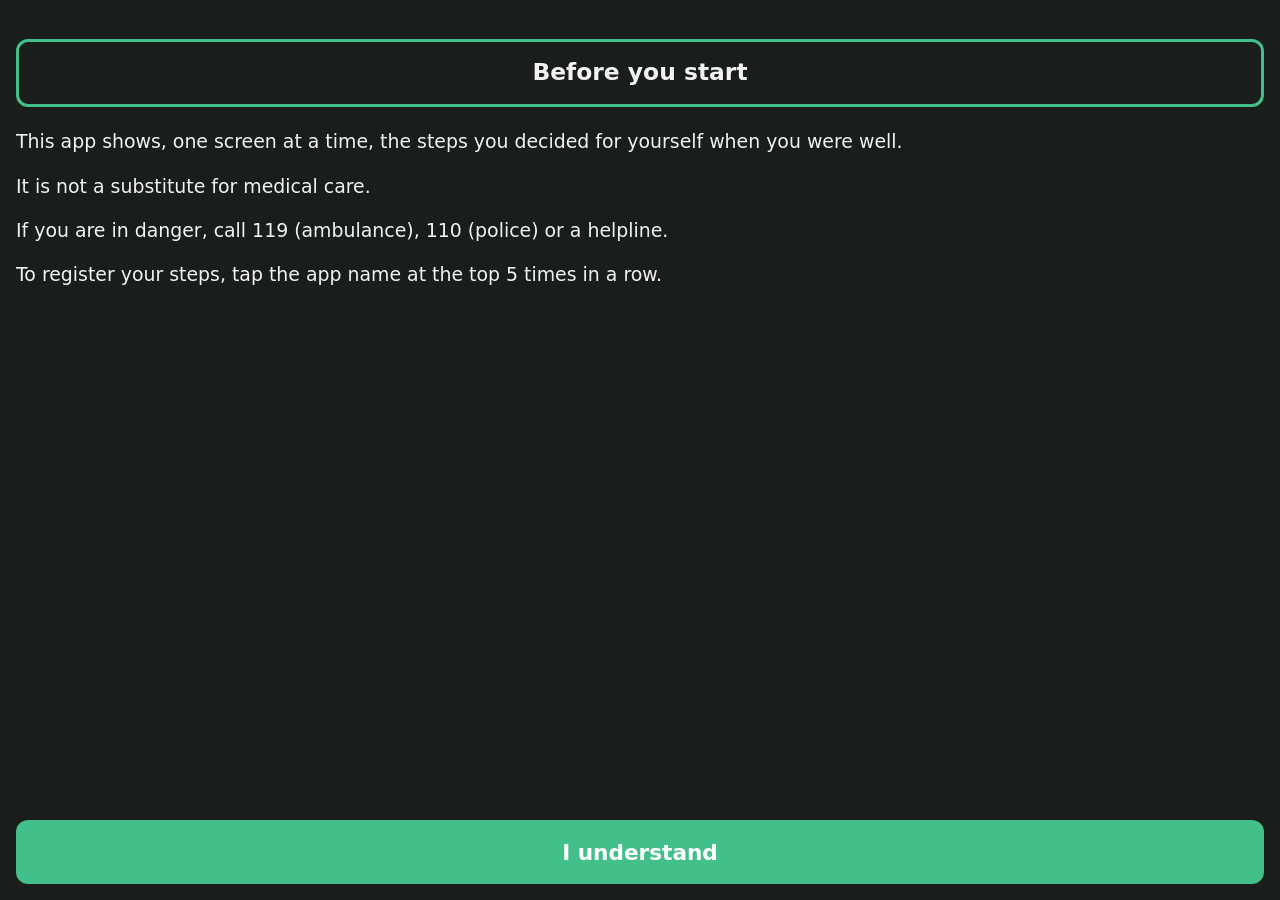
==== index.html @ c059a7b9 "web v0.3.1: 本体から同期 Co-Authored-By: Claude Opus 5.5 <noreply@anthropic.com>" ====
<!DOCTYPE html>
<html lang="ja">
<head>
<meta charset="UTF-8">
<meta name="viewport" content="width=device-width, initial-scale=1, viewport-fit=cover">
<meta name="theme-color" content="#2e9e6b">
<title>安心の手順(仮)</title>
<meta name="description" content="元気なときに自分で決めた手順を、つらいときに1画面1動作で出す道具。端末内のみ・オフライン・登録なし・広告なし。">
<link rel="manifest" href="manifest.json">
<link rel="icon" href="icons/icon-192.png">
<link rel="apple-touch-icon" href="icons/icon-192.png">
<link rel="stylesheet" href="style.css">
</head>
<body class="fs0">
<header id="hd">
  <div id="hd-title">安心の手順(仮)</div>
  <div id="hd-right">
    <button id="hd-exit" class="hd-btn" type="button">× とじる</button>
    <div id="lang-wrap">
      <span class="lang-label">Language</span>
      <select id="set-lang" aria-label="Language 言語">
        <option value="ja">日本語</option>
        <option value="en">English</option>
        <option value="de">Deutsch</option>
        <option value="fr">Français</option>
        <option value="es">Español</option>
        <option value="it">Italiano</option>
        <option value="pt">Português</option>
        <option value="nl">Nederlands</option>
        <option value="sv">Svenska</option>
        <option value="ko">한국어</option>
        <option value="zh">简体中文</option>
        <option value="ar">العربية</option>
      </select>
    </div>
  </div>
</header>

<main id="main">

  <!-- ホーム(screens/home.js が描く) -->
  <section id="scr-home" class="screen" data-scr="home"></section>

  <!-- とうろくの へや(screens/edit.js。ナビには置かない=アプリ名5連打でだけ開く) -->
  <section id="scr-edit" class="screen hidden" data-scr="edit"></section>

  <!-- BUILDER: 画面を足すときは
       <section id="scr-<id>" class="screen hidden" data-scr="<id>"></section>
       を追加し、screens/<id>.js で window.SCREENS.register('<id>', { render(container, api){...} }) する。
       ナビは下の #navbar に <button id="nav-<id>" class="nav-btn" data-scr="<id>"></button> を足す(合計6個まで)。
       i18n.js の nav.<id> にラベルを入れる(ja と en の両方)。sw.js の ASSETS にも screens/<id>.js を足す。 -->

  <!-- せってい(共通シェル。文言は app.js の I18N_MAP が入れる) -->
  <section id="scr-set" class="screen hidden" data-scr="set">
    <h2 id="set-h-normal" class="sec-h"></h2>
    <div class="set-row"><span id="lbl-fs"></span><button id="btn-fs" class="set-btn"></button></div>
    <div class="set-row"><span id="lbl-theme"></span><button id="btn-theme" class="set-btn"></button></div>
    <div class="set-row"><span id="lbl-bgm"></span><button id="btn-bgm" class="set-btn"></button></div>
    <div class="set-row"><span id="lbl-sound"></span><button id="btn-sound" class="set-btn"></button></div>

    <!-- BUILDER: アプリ固有の設定行はここに足す(id は set-app-* で) -->
    <div id="set-app-rows"></div>

    <h2 id="set-h-backup" class="sec-h"></h2>
    <p id="bk-hint" class="hint"></p>
    <div class="bk-row">
      <button id="bk-export" class="set-btn"></button>
      <button id="bk-import" class="set-btn"></button>
    </div>
    <input id="bk-file" type="file" accept="application/json,.json" class="hidden">

    <p id="set-note" class="hint"></p>
    <p class="credit"><a id="link-privacy" href="privacy.html"></a></p>
    <p class="credit"><a id="about-credit" href="https://soudansoyogi.com/" target="_blank" rel="noopener"></a></p>
    <p id="about-ver" class="credit"></p>
  </section>

</main>

<!-- 固定バー: 119/110/登録した窓口へ tel: で発信(どの画面にも出る。screens/lib.js が描く) -->
<div id="sos-bar"></div>

<nav id="navbar">
  <button id="nav-home" class="nav-btn active" data-scr="home"></button>
  <button id="nav-set" class="nav-btn" data-scr="set"></button>
</nav>

<div id="toast" class="toast"></div>

<script src="audio.js"></script>
<script src="tap.js"></script>
<script src="i18n.js"></script>
<script src="photo.js"></script>
<script src="screens/router.js"></script>
<script src="screens/lib.js"></script>
<script src="screens/home.js"></script>
<script src="screens/edit.js"></script>
<script src="app.js"></script>
</body>
</html>
---- style.css ----
/* 安心の手順(仮) スタイル(そよぎアプリ・キット v1)
   ・そよぎブランド4色(明るい緑/水色/白/黒) = 4テーマ(body data-theme)
   ・シェルは縦フレックス(ヘッダー=上固定 / #main=スクロール / ナビ=下固定)。100dvh・特大文字でも下端まで届く
   ・大人の尊厳を保つ落ち着いたトーン。機能色のみ。でか文字・大ボタン(44px以上)・.pressing の沈み込み(tap.js連動)
   ・targetSdk36(エッジtoエッジ)のため上下左右に env(safe-area-inset-*)。画面の上下端に余白を持つ */
:root{
  --brand:#2e9e6b;
  --bg:#f2f7f3;
  --ink:#1a1a1a;
  --card:#ffffff;
  --line:#d7e5da;
  --sub:#555;
  --alert:#d43f3f;
  --ok:#2e9e6b;
}
body[data-theme="aqua"]{ --brand:#2b8fb5; --bg:#eff7fa; --line:#cfe5ee; }
body[data-theme="white"]{ --brand:#3d8a63; --bg:#ffffff; --card:#f7f9f8; --line:#e2e6e4; }
body[data-theme="dark"]{
  --brand:#43c08a; --bg:#191d1b; --card:#242a27; --ink:#f2f2f2; --line:#3a423e; --sub:#b5bdb8;
}

*{ box-sizing:border-box; -webkit-tap-highlight-color:transparent; }
html,body{ margin:0; }
body{
  font-family:"Hiragino Sans","Yu Gothic UI","Noto Sans JP",system-ui,sans-serif;
  background:var(--bg); color:var(--ink);
  line-height:1.6;
  height:100vh; height:100dvh;
  display:flex; flex-direction:column;
  overflow:hidden;
  -webkit-touch-callout:none;
}
body.fs0{ font-size:18px; }
body.fs1{ font-size:21px; }
body.fs2{ font-size:25px; }

/* ======== ヘッダー(chromeは固定19px=fs2でも肥大させない) ======== */
header#hd{
  background:var(--brand); color:#fff;
  padding:calc(12px + env(safe-area-inset-top)) max(16px, env(safe-area-inset-right)) 12px max(16px, env(safe-area-inset-left));
  font-weight:700; font-size:19px;
  display:flex; align-items:center; justify-content:space-between; gap:14px;
  flex-shrink:0; overflow:hidden;
  min-height:calc(72px + env(safe-area-inset-top));
}
#hd-title{ flex:1; min-width:2.5em; overflow:hidden; text-overflow:ellipsis; white-space:nowrap; }
#hd-right{ display:flex; align-items:flex-end; gap:14px; flex-shrink:0; }
#lang-wrap{ display:flex; flex-direction:column; align-items:center; gap:3px; flex-shrink:0; }
.lang-label{ font-size:.55em; font-weight:700; color:#fff; line-height:1; letter-spacing:.02em; }
#hd #set-lang{
  min-height:44px; font-size:.95em; font-family:inherit;
  border:none; border-radius:8px; padding:2px 6px;
  background:#fff; color:#1a1a1a;
}
.hd-btn{
  min-height:44px; min-width:44px; padding:0 10px;
  border:none; border-radius:8px; background:rgba(255,255,255,.22); color:#fff;
  font-size:1em; font-family:inherit; font-weight:700;
}

/* ======== 本文(ここだけスクロール) ======== */
#main{
  flex:1 1 auto; min-height:0; overflow-y:auto;
  -webkit-overflow-scrolling:touch;
  width:100%; max-width:680px; margin:0 auto;
  padding:16px max(16px, env(safe-area-inset-right)) 24px max(16px, env(safe-area-inset-left));
}
.screen.hidden, .hidden, [hidden]{ display:none !important; }
.scr-title{ font-size:1.3em; margin:0 0 10px; }
.sec-h{ font-size:1.05em; margin:24px 0 8px; }
.hint{ color:var(--sub); font-size:.92em; }
.note{
  background:var(--card); border:1.5px solid var(--brand); border-radius:10px;
  padding:10px 12px; color:var(--ink); font-size:.95em; margin:0 0 10px;
}
.tagline{ font-weight:700; margin:4px 0 14px; }

/* ======== 共通部品 ======== */
.big-btn{
  display:flex; align-items:center; gap:16px; width:100%; font-size:1em;
  min-height:76px; padding:14px 20px; margin:0 0 14px;
  border:2px solid var(--brand); background:var(--card); color:var(--ink);
  border-radius:18px; font-family:inherit; text-align:left;
}
.big-btn .ico{ font-size:1.9em; line-height:1; flex:none; width:1.5em; text-align:center; }
.big-btn .lbl{ font-size:1.2em; font-weight:700; }
.big-btn.primary{ background:var(--brand); color:#fff; }
.big-btn.alert{ border-color:var(--alert); }
.big-btn.huge{ min-height:40vh; min-height:40dvh; justify-content:center; text-align:center; font-size:1.3em; }
.grid2{ display:grid; grid-template-columns:1fr 1fr; gap:12px; }
.grid2 .big-btn{ flex-direction:column; justify-content:center; text-align:center; margin:0; min-height:120px; }
.card{
  background:var(--card); border:2px solid var(--line); border-radius:16px;
  padding:12px 14px; margin:0 0 12px;
}
.card.tappable{ border-color:var(--brand); }
.row{ display:flex; align-items:center; gap:10px; }
.row.between{ justify-content:space-between; }
.btn{
  min-height:52px; min-width:52px; padding:0 18px;
  display:inline-flex; align-items:center; justify-content:center; gap:8px;
  border:2px solid var(--line); background:var(--card); color:var(--ink);
  border-radius:14px; font-family:inherit; font-size:1em; font-weight:700;
}
.btn.primary{ border-color:var(--brand); background:var(--brand); color:#fff; }
.btn.danger{ border-color:#cc3b30; color:#cc3b30; }
body[data-theme="dark"] .btn.danger{ border-color:#ef9a9a; color:#ef9a9a; }
.btn.wide{ width:100%; }
.btn-row{ display:flex; gap:10px; flex-wrap:wrap; margin:10px 0; }
.btn-row .btn{ flex:1; }
.field{ margin:12px 0; }
.field label{ display:block; font-weight:700; margin:0 0 4px; }
.field input[type="text"], .field input[type="number"], .field input[type="date"], .field input[type="time"], .field textarea, .field select{
  width:100%; font-size:1em; font-family:inherit;
  padding:10px; border:2px solid var(--line); border-radius:10px;
  background:var(--card); color:var(--ink);
}
.field textarea{ resize:vertical; min-height:2.6em; }
.list{ margin:0; padding:0; list-style:none; }
.list li{
  background:var(--card); border:2px solid var(--line); border-radius:12px;
  padding:10px 12px; margin:0 0 8px; min-height:52px;
  display:flex; align-items:center; gap:10px;
}
.list li .grow{ flex:1; min-width:0; overflow-wrap:anywhere; }
.chips{ display:flex; flex-wrap:wrap; gap:8px; }
.chip{
  min-height:44px; padding:6px 14px; border-radius:999px;
  border:2px solid var(--line); background:var(--card); color:var(--ink);
  font-family:inherit; font-size:.95em; font-weight:700;
}
.chip.on{ border-color:var(--brand); background:var(--brand); color:#fff; }
.empty{ color:var(--sub); text-align:center; padding:20px 8px; }
.photo-thumb{ width:64px; height:64px; object-fit:cover; border-radius:10px; background:var(--bg); flex:none; }
.photo-big{ width:100%; max-width:min(90vw,420px); aspect-ratio:1/1; object-fit:contain; border-radius:16px; background:var(--card); border:2px solid var(--line); display:block; margin:0 auto; }

/* ======== でか文字・見せる(全画面) ======== */
.ov{
  position:fixed; inset:0; z-index:300; background:var(--bg); color:var(--ink);
  overflow-y:auto; -webkit-overflow-scrolling:touch;
  padding:calc(20px + env(safe-area-inset-top)) max(16px, env(safe-area-inset-right))
          calc(96px + env(safe-area-inset-bottom)) max(16px, env(safe-area-inset-left));
}
.ov.show-white{ background:#fff; color:#1a1a1a; }
.ov.show-black{ background:#000; color:#fff; }
.ov-close{
  position:fixed; min-height:64px; z-index:301;
  bottom:calc(16px + env(safe-area-inset-bottom));
  left:max(16px, env(safe-area-inset-left)); right:max(16px, env(safe-area-inset-right));
  background:var(--brand); color:#fff; border:none; border-radius:12px;
  font-size:1.2em; font-weight:700; font-family:inherit;
}
.show-head{ font-size:1.3em; font-weight:800; border:3px solid var(--brand); border-radius:12px; padding:12px; text-align:center; }
.show-block{ margin-top:18px; }
.show-label{ font-size:.9em; color:var(--sub); font-weight:700; }
.show-value{ font-size:1.9em; font-weight:800; line-height:1.35; background:var(--card); border-radius:10px; padding:10px 12px; overflow-wrap:anywhere; }
.step-text{ font-size:2em; font-weight:800; line-height:1.4; text-align:center; margin:12vh 0 24px; overflow-wrap:anywhere; }
.call-btn{
  display:block; margin-top:10px; min-height:64px; line-height:64px;
  background:#2e9e6b; color:#fff; text-align:center;
  font-size:1.3em; font-weight:800; border-radius:12px; text-decoration:none;
}

/* ======== せってい ======== */
.set-row{
  display:flex; justify-content:space-between; align-items:center;
  min-height:56px; gap:12px; border-bottom:1px solid var(--line);
}
.set-btn{
  min-width:120px; min-height:48px; font-size:1em; font-family:inherit;
  border:2px solid var(--brand); background:var(--card); color:var(--ink);
  border-radius:10px;
}
select{ min-height:48px; font-size:1em; font-family:inherit; }
.bk-row{ display:flex; gap:12px; }
.bk-row .set-btn{ flex:1; }
input[type="file"].hidden{ display:none; }
.credit{ color:var(--sub); margin-top:20px; text-align:center; }
.credit a{ color:var(--brand); text-decoration:underline; display:inline-block; padding:8px 4px; }

/* ======== ナビ(下固定・最大6) ======== */
#navbar{
  flex-shrink:0; display:flex;
  background:var(--card); border-top:2px solid var(--line);
  padding-bottom:max(6px, env(safe-area-inset-bottom));
  padding-left:env(safe-area-inset-left); padding-right:env(safe-area-inset-right);
}
.nav-btn{
  flex:1; min-height:64px; min-width:44px; border:none; background:none;
  font-size:clamp(12px, 3.6vw, 16px); line-height:1.25; word-break:keep-all; font-weight:700; font-family:inherit; color:var(--sub);
  border-top:4px solid transparent; padding:4px 2px;
}
.nav-btn.active{ color:var(--brand); border-top-color:var(--brand); }
.nav-btn.hidden{ display:none; }

/* tap.js の押下フィードバック */
.pressing{ transform:scale(.97); filter:brightness(.92); }

/* トースト */
.toast{
  position:fixed; bottom:calc(96px + env(safe-area-inset-bottom)); left:50%; transform:translateX(-50%);
  background:#333; color:#fff; padding:10px 18px; border-radius:999px;
  opacity:0; transition:opacity .25s; pointer-events:none; z-index:400; max-width:88%; width:max-content;
}
.toast.show{ opacity:1; }

/* ======== 安心の手順(仮) 固有 ======== */
/* ヘッダーのアプリ名: 連打の痕跡を出さない(押下の沈み込みなし) */
#hd-title.pressing{ transform:none; filter:none; }
/* ホームの2ボタン(中立な文言だけ) */
.big-btn.huge.home-now, .big-btn.huge.home-plan{ min-height:30vh; min-height:30dvh; margin-top:6px; }
/* 固定バー(救急と窓口。#main と #navbar の間・横スクロール可) */
#sos-bar{
  flex-shrink:0; display:flex; gap:8px; overflow-x:auto; -webkit-overflow-scrolling:touch;
  padding:8px max(12px, env(safe-area-inset-right)) 8px max(12px, env(safe-area-inset-left));
  background:var(--card); border-top:2px solid var(--line);
}
.sos-btn{
  flex:none; min-height:48px; padding:0 14px; display:inline-flex; align-items:center;
  border:2px solid var(--alert); border-radius:12px; color:var(--ink); background:var(--card);
  font-weight:800; font-size:.95em; text-decoration:none; white-space:nowrap;
}
body[data-theme="dark"] .sos-btn{ border-color:#ef9a9a; }
/* 1画面1動作の表示(.ov の上に) */
.ov-player{ display:flex; flex-direction:column; padding-bottom:calc(20px + env(safe-area-inset-bottom)); }
.pl-top{ display:flex; gap:8px; overflow-x:auto; flex-shrink:0; padding-bottom:6px; }
.pl-title{ color:var(--sub); font-weight:700; font-size:.9em; margin:8px 0 0; text-align:center; }
.pl-body{ flex:1 1 auto; display:flex; flex-direction:column; justify-content:center; min-height:0; }
.pl-body .step-text{ margin:16px 0; white-space:pre-wrap; word-break:keep-all; }   /* 分かち書きの空白で折り返す(語の途中で切らない。長い1語は overflow-wrap:anywhere で収める) */
.pl-label{ color:var(--sub); font-weight:700; text-align:center; font-size:1em; }
.pl-calls{ display:flex; flex-direction:column; gap:8px; margin:8px 0; }
.pl-calls .call-btn{ margin:0; }
.pl-count{ color:var(--sub); text-align:center; font-size:.9em; margin-top:6px; }
.pl-nav{ display:flex; gap:10px; flex-shrink:0; margin-top:10px; }
.pl-nav .btn{ flex:1; min-height:64px; font-size:1.15em; }
.pl-nav .pl-close{ flex:0 0 30%; }
/* 免責(初回) */
.ov-agree .agree-p{ font-size:1.05em; margin:14px 0; }
/* とうろくの へや */
.edit-sec .edit-mark{ margin-left:auto; color:var(--brand); font-weight:800; font-size:1.3em; }
.edit-back{ margin:0 0 10px; }
.edit-close, .edit-done, .edit-add{ margin:14px 0; }
.edit-row .grow{ display:flex; flex-direction:column; gap:6px; }
.edit-row input, .edit-line input{
  width:100%; font-size:1em; font-family:inherit; padding:10px; border:2px solid var(--line); border-radius:10px;
  background:var(--bg); color:var(--ink); min-width:0;
}
.edit-line{ gap:6px; }
.edit-line .edit-num{ flex:none; width:1.6em; text-align:center; color:var(--sub); font-weight:700; }
.edit-line .btn{ min-width:44px; padding:0 8px; flex:none; }
.edit-line .btn:disabled{ opacity:.35; }

/* ======== 写真の取り込みとトリミング(photo.js) ======== */
.photo-ov{
  position:fixed; inset:0; z-index:350; background:var(--bg); color:var(--ink);
  display:flex; flex-direction:column; align-items:center; overflow-y:auto;
  padding:calc(20px + env(safe-area-inset-top)) 16px calc(24px + env(safe-area-inset-bottom));
}
.photo-ov-title{ font-size:1.18em; font-weight:700; margin:0 0 6px; text-align:center; }
.photo-ov-hint{ color:var(--sub); font-size:.92em; text-align:center; margin:0 0 14px; max-width:22em; }
.photo-crop-canvas{
  width:min(80vw,300px); height:min(80vw,300px); max-width:300px; max-height:300px;
  border-radius:12px; border:2px solid var(--brand); background:#000; touch-action:none; display:block;
}
.photo-dpad{ display:grid; grid-template-columns:repeat(3,52px); grid-template-rows:repeat(3,52px); gap:6px; margin:14px 0 6px; justify-content:center; }
.photo-nudge{ min-width:52px; min-height:52px; border:2px solid var(--line); background:var(--card); color:var(--ink); border-radius:12px; font-size:1.2em; font-family:inherit; }
.photo-nudge.spacer{ border:none; background:none; }
.photo-zoom-row{ display:flex; align-items:center; gap:10px; width:100%; max-width:340px; margin:8px 0 2px; }
.photo-zoom-row input[type="range"]{ flex:1; min-height:44px; accent-color:var(--brand); }
.photo-row{ display:flex; gap:12px; justify-content:center; flex-wrap:wrap; width:100%; max-width:420px; margin-top:12px; }
.photo-file{ display:none; }
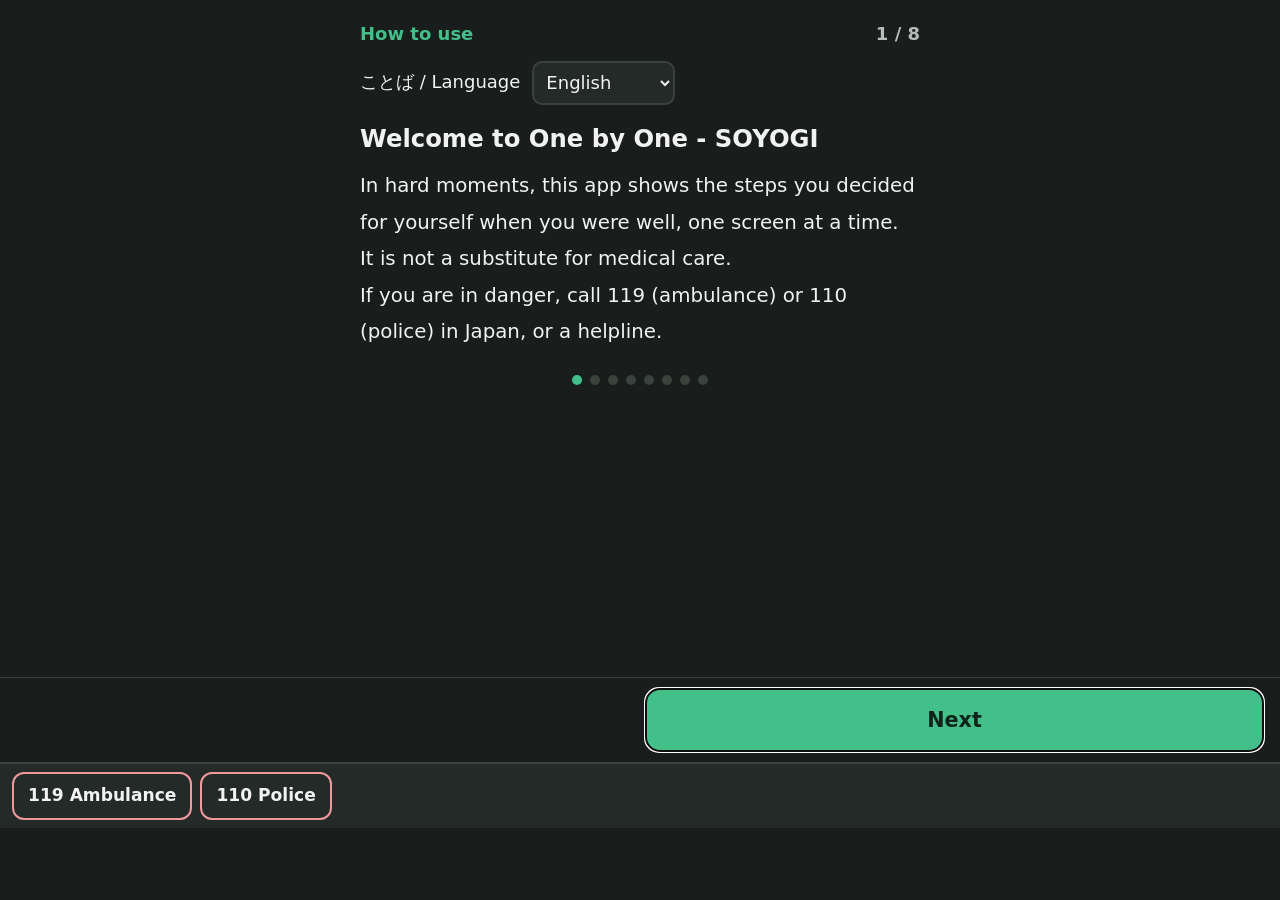
==== commit aac0f793: "web v0.4.7: 本体から同期 Co-Authored-By: Claude Opus 5.5 <noreply@anthropic.com>" ====
--- a/index.html
+++ b/index.html
@@ -4,7 +4,7 @@
 <meta charset="UTF-8">
 <meta name="viewport" content="width=device-width, initial-scale=1, viewport-fit=cover">
 <meta name="theme-color" content="#2e9e6b">
-<title>安心の手順(仮)</title>
+<title>ひとつずつ・そよぎ</title>
 <meta name="description" content="元気なときに自分で決めた手順を、つらいときに1画面1動作で出す道具。端末内のみ・オフライン・登録なし・広告なし。">
 <link rel="manifest" href="manifest.json">
 <link rel="icon" href="icons/icon-192.png">
@@ -13,7 +13,7 @@
 </head>
 <body class="fs0">
 <header id="hd">
-  <div id="hd-title">安心の手順(仮)</div>
+  <div id="hd-title">ひとつずつ・そよぎ</div>
   <div id="hd-right">
     <button id="hd-exit" class="hd-btn" type="button">× とじる</button>
     <div id="lang-wrap">
@@ -61,6 +61,9 @@
     <!-- BUILDER: アプリ固有の設定行はここに足す(id は set-app-* で) -->
     <div id="set-app-rows"></div>
 
+    <!-- はじめての つかいかた を もう一度(app.js openGuide・GUIDE_AGAIN=false なら隠す) -->
+    <div id="set-guide-row" class="set-row"><span id="lbl-guide"></span><button id="btn-guide" class="set-btn"></button></div>
+
     <h2 id="set-h-backup" class="sec-h"></h2>
     <p id="bk-hint" class="hint"></p>
     <div class="bk-row">
--- a/style.css
+++ b/style.css
@@ -1,4 +1,4 @@
-/* 安心の手順(仮) スタイル(そよぎアプリ・キット v1)
+/* ひとつずつ・そよぎ スタイル(そよぎアプリ・キット v1)
    ・そよぎブランド4色(明るい緑/水色/白/黒) = 4テーマ(body data-theme)
    ・シェルは縦フレックス(ヘッダー=上固定 / #main=スクロール / ナビ=下固定)。100dvh・特大文字でも下端まで届く
    ・大人の尊厳を保つ落ち着いたトーン。機能色のみ。でか文字・大ボタン(44px以上)・.pressing の沈み込み(tap.js連動)
@@ -196,6 +196,17 @@
 /* tap.js の押下フィードバック */
 .pressing{ transform:scale(.97); filter:brightness(.92); }
 
+/* アプリの中の確かめの窓(app.js askBox・Play版だけ・2026-09-29)。重ねた画面・写真の切りとりより上、トーストより下 */
+.ov.ask-ov{
+  z-index:360; background:rgba(0,0,0,.55); display:flex; align-items:center; justify-content:center;
+  padding:calc(16px + env(safe-area-inset-top)) max(16px, env(safe-area-inset-right))
+          calc(16px + env(safe-area-inset-bottom)) max(16px, env(safe-area-inset-left));
+}
+.ask-box{ background:var(--card); color:var(--ink); border:2px solid var(--line); border-radius:16px; padding:20px 16px 16px; width:min(100%, 460px); max-height:100%; overflow-y:auto; }
+.ask-msg{ font-size:1.15em; font-weight:700; line-height:1.55; margin:0 0 18px; word-break:keep-all; overflow-wrap:anywhere; white-space:pre-wrap; }   /* 分かち書きの空白で折る(語の途中で切らない) */
+.ask-row{ display:flex; flex-wrap:wrap; gap:10px; }
+.ask-row .btn{ flex:1 1 7em; min-height:56px; font-size:1.1em; }
+
 /* トースト */
 .toast{
   position:fixed; bottom:calc(96px + env(safe-area-inset-bottom)); left:50%; transform:translateX(-50%);
@@ -204,9 +215,24 @@
 }
 .toast.show{ opacity:1; }
 
-/* ======== 安心の手順(仮) 固有 ======== */
-/* ヘッダーのアプリ名: 連打の痕跡を出さない(押下の沈み込みなし) */
+/* ======== ひとつずつ・そよぎ 固有 ======== */
+/* 緑の上の文字色(--on-brand)と ヘッダーのボタンの地(--hd-btn-bg)
+   くろ(既定)は緑が明るい(#43c08a)ので白い文字だと 2.3:1 しかない → 濃い緑の文字(7.2:1)。
+   × とじる の地は 半透明の白 をやめ、どのテーマでも 4.5:1 以上になる色にする */
+:root{ --on-brand:#fff; --hd-btn-bg:rgba(0,0,0,.28); }
+body[data-theme="dark"]{ --on-brand:#10231a; --hd-btn-bg:rgba(255,255,255,.35); }
+header#hd, .lang-label{ color:var(--on-brand); }
+.hd-btn{ background:var(--hd-btn-bg); color:var(--on-brand); }
+.btn.primary, .big-btn.primary, .chip.on, .ov-close{ color:var(--on-brand); }
+/* ヘッダーの右側の間を少し詰めて、アプリ名の場所を広くする */
+header#hd{ gap:10px; }
+#hd-right{ gap:10px; }
+/* ヘッダーのアプリ名: 連打の痕跡を出さない(押下の沈み込みなし)。
+   押せる範囲はヘッダーの高さいっぱい(上下の padding を足し、同じだけ負の margin で見た目は変えない=44px以上) */
+#hd-title{ padding:9px 0; margin:-9px 0; min-height:44px; }
 #hd-title.pressing{ transform:none; filter:none; }
+/* 短い名前でも1行に入らないとき(fitTitle が付ける): 折り返して小さめの字で入れる */
+#hd-title.wrap{ white-space:normal; line-height:1.1; text-overflow:clip; word-break:keep-all; }
 /* ホームの2ボタン(中立な文言だけ) */
 .big-btn.huge.home-now, .big-btn.huge.home-plan{ min-height:30vh; min-height:30dvh; margin-top:6px; }
 /* 固定バー(救急と窓口。#main と #navbar の間・横スクロール可) */
@@ -221,34 +247,85 @@
   font-weight:800; font-size:.95em; text-decoration:none; white-space:nowrap;
 }
 body[data-theme="dark"] .sos-btn{ border-color:#ef9a9a; }
-/* 1画面1動作の表示(.ov の上に) */
+/* 119・110 が入りきらないときだけ(lib.js fitCalls・2026-09-29)。とても大きい でも ふつうの字より大きいまま */
+#sos-bar.tight, .pl-top.tight{ gap:6px; }
+#sos-bar.tight .sos-btn, .pl-top.tight .sos-btn{ font-size:.8em; padding:0 8px; }
+#sos-bar.wrap, .pl-top.wrap{ flex-wrap:wrap; overflow-x:visible; }
+/* 1画面1動作の表示(.ov の上に)
+   pl-top・pl-title・pl-nav は固定、pl-body だけがスクロールする。中身(pl-inner)は上下の margin:auto で真ん中に置き、
+   画面より高いときは上から並ぶ(頭が上に切れない・下はボタンの裏に隠れない) */
 .ov-player{ display:flex; flex-direction:column; padding-bottom:calc(20px + env(safe-area-inset-bottom)); }
 .pl-top{ display:flex; gap:8px; overflow-x:auto; flex-shrink:0; padding-bottom:6px; }
-.pl-title{ color:var(--sub); font-weight:700; font-size:.9em; margin:8px 0 0; text-align:center; }
-.pl-body{ flex:1 1 auto; display:flex; flex-direction:column; justify-content:center; min-height:0; }
+.pl-title{ color:var(--sub); font-weight:700; font-size:.9em; margin:8px 0 0; text-align:center; flex-shrink:0; }
+/* 題名の行: 題名 + 端に「× とじる」(anshin-13)。119/110 の並びには入れない。
+   題名が長い言語は題名だけが折り返し、× は行の上の端に残る(ar は左上)。題名は1行のとき × と同じ高さの真ん中 */
+.pl-head{ display:flex; align-items:flex-start; gap:8px; flex-shrink:0; margin:4px 0 0; }
+.pl-head .pl-title{ flex:1 1 auto; min-width:0; margin:0; min-height:48px; display:flex; align-items:center; justify-content:center; overflow-wrap:anywhere; }
+.pl-exit{ flex:none; min-height:48px; min-width:44px; padding:0 10px; border-radius:12px; font-size:min(.95em, 19px); white-space:nowrap; }   /* 字はヘッダーの × とじる(19px)より大きくしない */
+.pl-body{ flex:1 1 auto; display:flex; flex-direction:column; min-height:0; overflow-y:auto; -webkit-overflow-scrolling:touch; }
+.pl-inner{ margin:auto 0; padding:4px 0; }
 .pl-body .step-text{ margin:16px 0; white-space:pre-wrap; word-break:keep-all; }   /* 分かち書きの空白で折り返す(語の途中で切らない。長い1語は overflow-wrap:anywhere で収める) */
 .pl-label{ color:var(--sub); font-weight:700; text-align:center; font-size:1em; }
 .pl-calls{ display:flex; flex-direction:column; gap:8px; margin:8px 0; }
-.pl-calls .call-btn{ margin:0; }
+.pl-calls .call-btn{ margin:0; line-height:1.3; padding:10px 12px; display:flex; align-items:center; justify-content:center; overflow-wrap:anywhere; }
 .pl-count{ color:var(--sub); text-align:center; font-size:.9em; margin-top:6px; }
-.pl-nav{ display:flex; gap:10px; flex-shrink:0; margin-top:10px; }
-.pl-nav .btn{ flex:1; min-height:64px; font-size:1.15em; }
-.pl-nav .pl-close{ flex:0 0 30%; }
+/* まえ/つぎ/とじる: 文字の長さに合わせた幅。3つが1行に入らない言語・文字の大きさでは、入らないボタンだけ次の行へ回る
+   (文字を語の途中で折らない・枠の外に出さない) */
+.pl-nav{ display:flex; flex-wrap:wrap; gap:10px; flex-shrink:0; margin-top:10px; }
+.pl-nav .btn{ flex:1 1 auto; min-height:64px; font-size:1.15em; padding:0 10px; min-width:0; word-break:keep-all; overflow-wrap:anywhere; }
+/* 余った幅は まえ/つぎ に多く回す(いちばん押す「つぎ」を とじる より大きく=前の 7:3 の見た目に近づける。折り返しの判定は変わらない) */
+.pl-nav .pl-prev, .pl-nav .pl-next{ flex-grow:3; }
 /* 免責(初回) */
 .ov-agree .agree-p{ font-size:1.05em; margin:14px 0; }
 /* とうろくの へや */
-.edit-sec .edit-mark{ margin-left:auto; color:var(--brand); font-weight:800; font-size:1.3em; }
+.edit-sec .lbl{ min-width:0; overflow-wrap:anywhere; }   /* 長い1語(nl など)でも ✓ をボタンの中に残す */
+.edit-sec .edit-mark{ margin-left:auto; margin-inline-start:auto; margin-inline-end:0; flex:none; color:var(--brand); font-weight:800; font-size:1.3em; }
 .edit-back{ margin:0 0 10px; }
 .edit-close, .edit-done, .edit-add{ margin:14px 0; }
+/* なまえ+でんわ の行: 入力欄は行の幅いっぱい、「けす」はその下の行の端 */
+.edit-row{ flex-wrap:wrap; }
 .edit-row .grow{ display:flex; flex-direction:column; gap:6px; }
+.list li.edit-row .grow{ flex:1 1 100%; }   /* .list li .grow(flex:1)より強く */
+.edit-row .edit-del{ margin-inline-start:auto; }
 .edit-row input, .edit-line input{
   width:100%; font-size:1em; font-family:inherit; padding:10px; border:2px solid var(--line); border-radius:10px;
   background:var(--bg); color:var(--ink); min-width:0;
 }
-.edit-line{ gap:6px; }
+/* 1行1手順: 1行目=番号+入力欄(いっぱい)、2行目の端に ↑ ↓ ×(× は少し離して押し間違いを減らす) */
+.edit-line{ gap:6px; flex-wrap:wrap; }
 .edit-line .edit-num{ flex:none; width:1.6em; text-align:center; color:var(--sub); font-weight:700; }
+.list li.edit-line .edit-line-inp{ flex:1 1 calc(100% - 1.6em - 12px); }   /* .list li .grow(flex:1)より強く。12px = 行の gap(10px)+ゆとり */
 .edit-line .btn{ min-width:44px; padding:0 8px; flex:none; }
+.edit-line .edit-up{ margin-inline-start:auto; }
+.edit-line .edit-del{ margin-inline-start:14px; }
 .edit-line .btn:disabled{ opacity:.35; }
+/* 中身のある行の「けす」1回目(もういちど おすと けします) */
+.btn.danger.armed{ background:#b3261e; border-color:#b3261e; color:#fff; text-align:center; }
+.list li.edit-line .edit-del.armed{ flex:0 1 auto; min-width:0; }   /* 長い訳(de など)は折り返して行の中に収める */
+body[data-theme="dark"] .btn.danger.armed{ background:#b3261e; border-color:#ef9a9a; color:#fff; }
+/* トースト: 下ナビ+固定バー(119/110)の上に出す(--tabbar-h は app.js、--sos-h は lib.js が実寸を入れる) */
+.toast{ bottom:calc(var(--tabbar-h, 70px) + var(--sos-h, 68px) + 10px); }
+/* はじめての つかいかた(2026-09-30)の あいだも、固定バー(119/110/窓口)は押せるように、案内より上に出す。
+   案内の「まえ/つぎ」の帯は固定バーの上に置く(下ナビは案内に隠れたまま) */
+body:has(.guide-ov) #sos-bar{ position:relative; z-index:352; }
+.ov.guide-ov .guide-row{ bottom:calc(var(--tabbar-h, 70px) + var(--sos-h, 68px)); padding-bottom:10px; }
+body .ov.guide-ov{ padding-bottom:calc(var(--tabbar-h, 70px) + var(--sos-h, 68px) + 120px); }   /* body をつけて、ファイルの最後の共通の節より強くする */
+/* 文字用の緑(--brand-ink)(2026-09-29 点検の直し・8本共通):
+   明るい3テーマの --brand は、白い字を載せても・白い地の上で字に使っても 4.5:1 に届かない(3.1〜4.2:1)。
+   白い字が乗る緑(ヘッダーの地・主ボタン・chip.on・わかった・発信ボタン)と、緑を文字色に使う所(下ナビの選択中・リンク・✓)は濃い緑にする。
+   枠・線・飾りは --brand のまま。くろは緑が明るいので --brand のまま(字は --on-brand の濃い色)。
+   塗りのボタンの枠は塗りと同じ色(枠だけ明るい緑の輪にしない) */
+:root{ --brand-ink:#237a52; }
+body[data-theme="aqua"]{ --brand-ink:#1f6f8f; }
+body[data-theme="white"]{ --brand-ink:#237a52; }
+body[data-theme="dark"]{ --brand-ink:var(--brand); }
+header#hd{ background:var(--brand-ink); }
+.btn.primary, .big-btn.primary, .chip.on{ background:var(--brand-ink); border-color:var(--brand-ink); }
+.ov-close{ background:var(--brand-ink); }
+.call-btn{ background:var(--brand-ink); color:var(--on-brand); }
+.nav-btn.active, .credit a, .edit-sec .edit-mark{ color:var(--brand-ink); }
+/* 入力欄の見本の文字: Chrome 既定(#757575)は 4.5:1 に届かないので --sub の色にする */
+input::placeholder, textarea::placeholder{ color:var(--sub); opacity:1; }
 
 /* ======== 写真の取り込みとトリミング(photo.js) ======== */
 .photo-ov{
@@ -269,3 +346,24 @@
 .photo-zoom-row input[type="range"]{ flex:1; min-height:44px; accent-color:var(--brand); }
 .photo-row{ display:flex; gap:12px; justify-content:center; flex-wrap:wrap; width:100%; max-width:420px; margin-top:12px; }
 .photo-file{ display:none; }
+
+/* はじめての つかいかた(app.js openGuide・2026-09-30)。🔴この節はファイルの最後に置く(patch_guide.js がここから最後までを写す)。
+   ほかの重ねた画面より上・確かめの窓より下。ボタンは下に固定した帯(地の色つき=長いページでも本文が透けない) */
+.ov.guide-ov{ z-index:350; padding-bottom:calc(128px + env(safe-area-inset-bottom)); }
+.guide-box{ width:min(100%, 560px); margin:0 auto; }
+.guide-top{ display:flex; justify-content:space-between; align-items:baseline; gap:12px; }
+.guide-title{ margin:0; font-weight:800; color:var(--brand-ink, var(--brand)); }
+.guide-step{ margin:0; color:var(--sub); font-weight:700; white-space:nowrap; unicode-bidi:isolate; }   /* 向きは app.js が dir で決める(ar で「8 / 1」にしない) */
+.guide-lang{ display:flex; align-items:center; flex-wrap:wrap; gap:8px 12px; margin:12px 0 0; }
+.guide-lang select{ min-height:44px; font-size:1em; font-family:inherit; border:2px solid var(--line); border-radius:10px; background:var(--card); color:var(--ink); padding:2px 8px; }
+.guide-h{ font-size:1.35em; line-height:1.45; margin:16px 0 12px; word-break:keep-all; overflow-wrap:anywhere; }
+.guide-p{ font-size:1.1em; line-height:1.85; margin:0; white-space:pre-line; word-break:keep-all; overflow-wrap:anywhere; }
+.guide-dots{ display:flex; justify-content:center; flex-wrap:wrap; gap:8px; margin:24px 0 0; }
+.guide-dot{ width:10px; height:10px; border-radius:50%; background:var(--line); }
+.guide-dot.on{ background:var(--brand); }
+.guide-row{
+  position:fixed; z-index:351; display:flex; gap:10px; left:0; right:0; bottom:0;
+  padding:10px max(16px, env(safe-area-inset-right)) calc(16px + env(safe-area-inset-bottom)) max(16px, env(safe-area-inset-left));
+  background:var(--bg); border-top:1px solid var(--line);
+}
+.guide-row .btn{ flex:1 1 0; min-width:0; min-height:64px; font-size:1.15em; }
